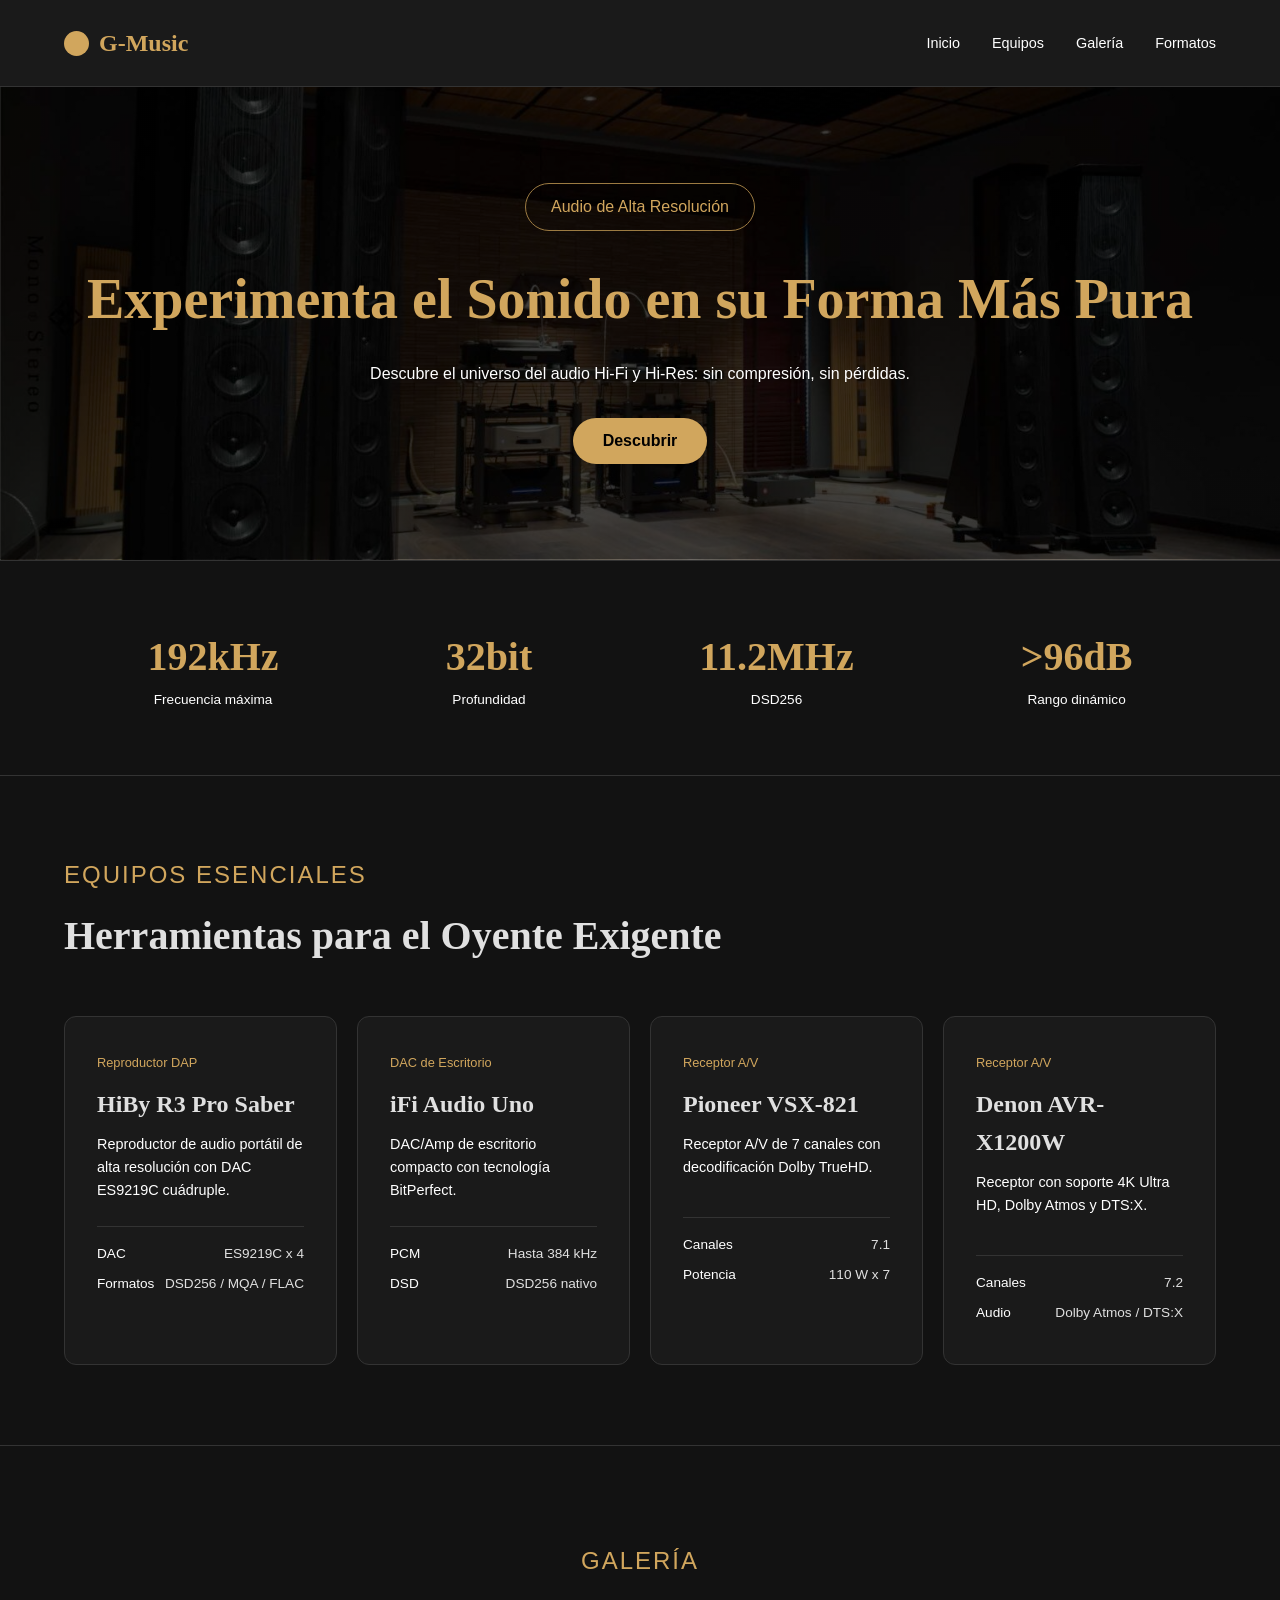
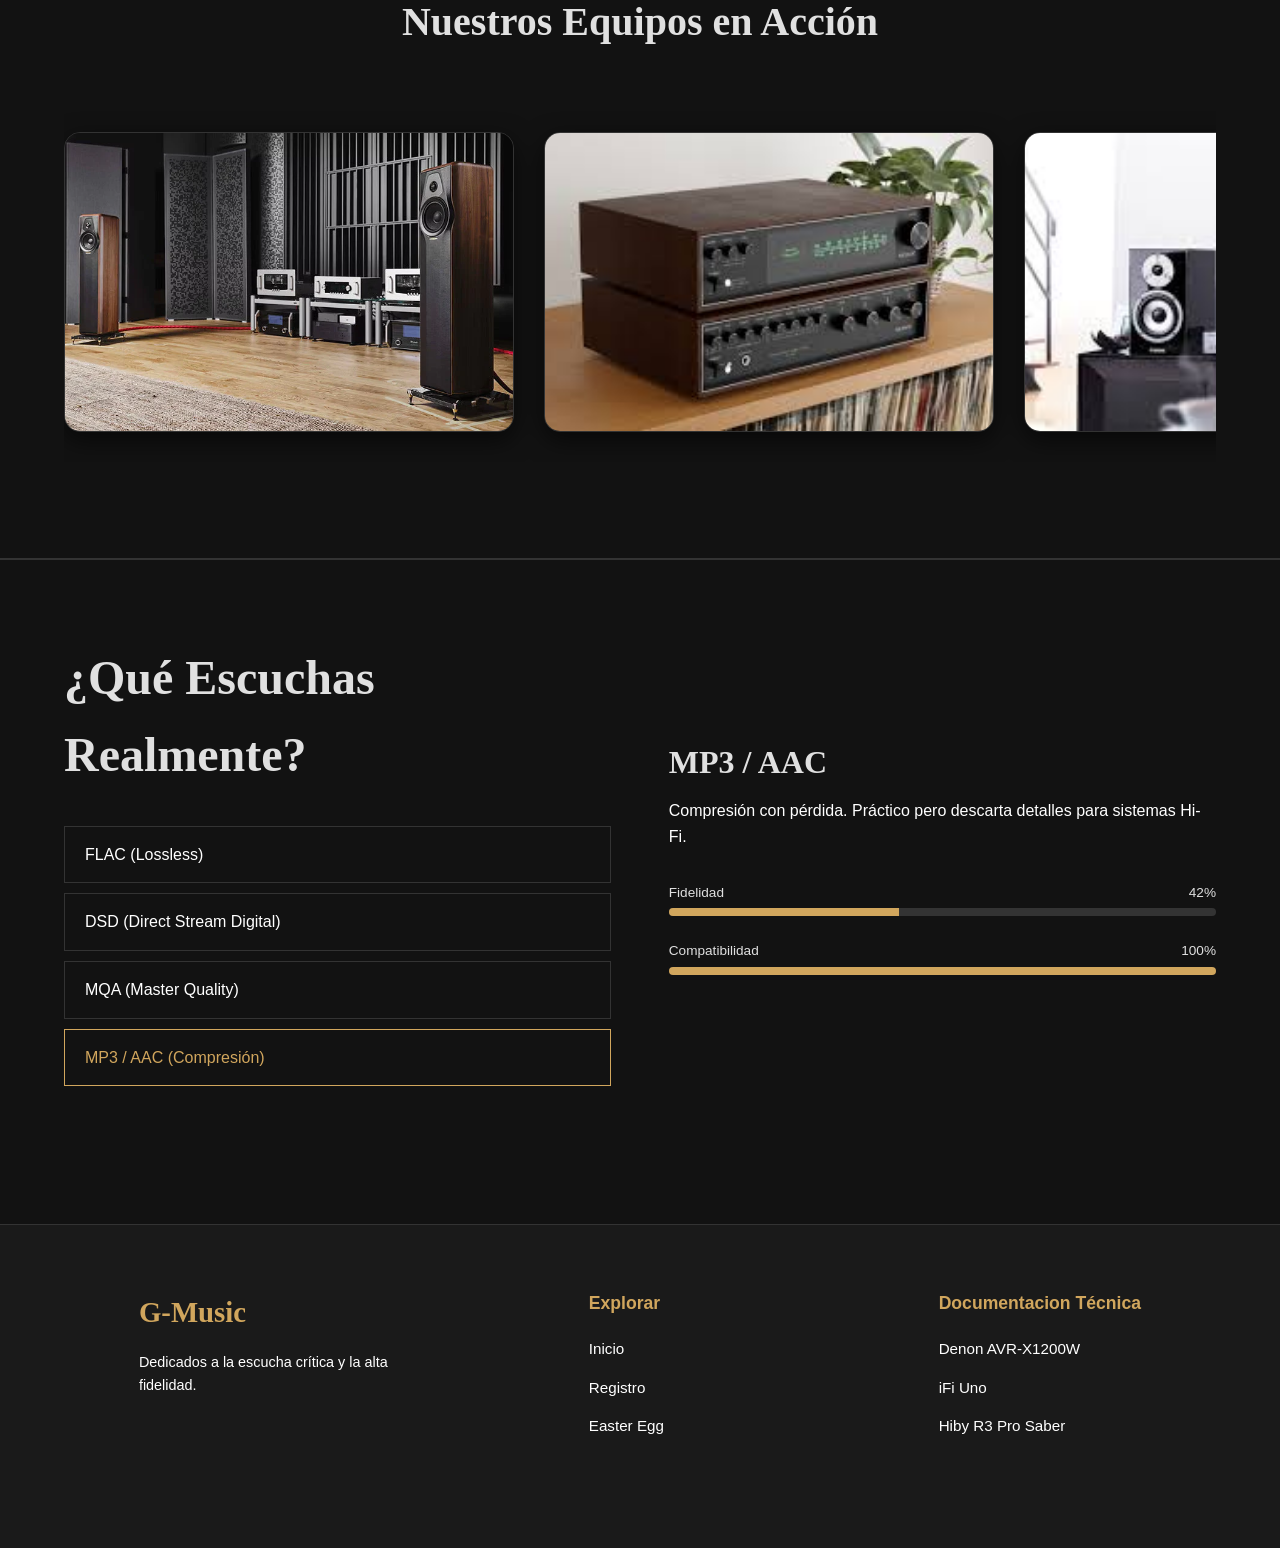
==== index.html @ 94e7d71e "This Is G-Music" ====
<!DOCTYPE html>
<html lang="es">
<head>
    <meta charset="UTF-8">
    <meta name="viewport" content="width=device-width, initial-scale=1.0">
    <title>This Is G-Music</title>
    <link rel="stylesheet" href="style.css">
    </head>
<body>

    <header>
        <div class="logo">
            <div class="logo-circulo"></div>
            <span>G-Music</span>
        </div>
        <nav>
            <ul>
                <li><a href="#inicio">Inicio</a></li>
                <li><a href="#equipos">Equipos</a></li>
                <li><a href="#galeria">Galería</a></li>
                <li><a href="#formatos">Formatos</a></li>
            </ul>
        </nav>
    </header>

    <main>
        <section id="inicio" class="hero">
            <div class="etiqueta-res">
                <span>Audio de Alta Resolución</span>
            </div>
            <h1>Experimenta el Sonido en su Forma Más Pura</h1>
            <p>Descubre el universo del audio Hi-Fi y Hi-Res: sin compresión, sin pérdidas.</p>
            <a href="formulario.html" class="btn-descubrir" style="display: inline-block; text-decoration: none;">Descubrir</a>
        </section>

        <section class="estadisticas">
            <div class="stat-item">
                <h2>192kHz</h2>
                <p>Frecuencia máxima</p>
            </div>
            <div class="stat-item">
                <h2>32bit</h2>
                <p>Profundidad</p>
            </div>
            <div class="stat-item">
                <h2>11.2MHz</h2>
                <p>DSD256</p>
            </div>
            <div class="stat-item">
                <h2>>96dB</h2>
                <p>Rango dinámico</p>
            </div>
        </section>

        <section id="equipos" class="seccion-equipos">
            <div class="encabezado-seccion">
                <span class="subtitulo-seccion">EQUIPOS ESENCIALES</span>
                <h2>Herramientas para el Oyente Exigente</h2>
            </div>
            
            <div class="contenedor-tarjetas">
                <div class="tarjeta">
                    <span class="categoria-tarjeta">Reproductor DAP</span>
                    <h3>HiBy R3 Pro Saber</h3>
                    <p>Reproductor de audio portátil de alta resolución con DAC ES9219C cuádruple.</p>
                    <ul class="lista-especificaciones">
                        <li><span>DAC</span> <span>ES9219C x 4</span></li>
                        <li><span>Formatos</span> <span>DSD256 / MQA / FLAC</span></li>
                    </ul>
                </div>

                <div class="tarjeta">
                    <span class="categoria-tarjeta">DAC de Escritorio</span>
                    <h3>iFi Audio Uno</h3>
                    <p>DAC/Amp de escritorio compacto con tecnología BitPerfect.</p>
                    <ul class="lista-especificaciones">
                        <li><span>PCM</span> <span>Hasta 384 kHz</span></li>
                        <li><span>DSD</span> <span>DSD256 nativo</span></li>
                    </ul>
                </div>

                <div class="tarjeta">
                    <span class="categoria-tarjeta">Receptor A/V</span>
                    <h3>Pioneer VSX-821</h3>
                    <p>Receptor A/V de 7 canales con decodificación Dolby TrueHD.</p>
                    <ul class="lista-especificaciones">
                        <li><span>Canales</span> <span>7.1</span></li>
                        <li><span>Potencia</span> <span>110 W x 7</span></li>
                    </ul>
                </div>

                <div class="tarjeta">
                    <span class="categoria-tarjeta">Receptor A/V</span>
                    <h3>Denon AVR-X1200W</h3>
                    <p>Receptor con soporte 4K Ultra HD, Dolby Atmos y DTS:X.</p>
                    <ul class="lista-especificaciones">
                        <li><span>Canales</span> <span>7.2</span></li>
                        <li><span>Audio</span> <span>Dolby Atmos / DTS:X</span></li>
                    </ul>
                </div>
            </div>
        </section>

<!-- Carrusel de Imagenes-->
</div>
        </section> 
        <section id="galeria" class="seccion-galeria">
            <div class="encabezado-seccion" style="text-align: center;">
                <span class="subtitulo-seccion">GALERÍA</span>
                <h2>Nuestros Equipos en Acción</h2>
            </div>
            
            <div class="carousel">
                <div class="group">
                    <div class="card"><img src="imagenes/galeria1.jpg" alt="Imagen 1"></div>
                    <div class="card"><img src="imagenes/galeria2.jpg" alt="Imagen 2"></div>
                    <div class="card"><img src="imagenes/galeria3.jpg" alt="Imagen 3"></div>
                </div>
                <div aria-hidden="true" class="group">
                    <div class="card"><img src="imagenes/galeria1.jpg" alt="Imagen 1"></div>
                    <div class="card"><img src="imagenes/galeria2.jpg" alt="Imagen 2"></div>
                    <div class="card"><img src="imagenes/galeria3.jpg" alt="Imagen 3"></div>
                </div>
            </div>
        </section>


        <!-- Seccion de Formatos -->
        <section id="formatos" class="seccion-formatos">
            <div class="columna-izquierda">
                <h2>¿Qué Escuchas<br>Realmente?</h2>
                <ul class="menu-formatos" id="menu-formatos">
                    <li class="formato-item">FLAC (Lossless)</li>
                    <li class="formato-item">DSD (Direct Stream Digital)</li>
                    <li class="formato-item">MQA (Master Quality)</li>
                    <li class="formato-item activo">MP3 / AAC (Compresión)</li>
                </ul>
            </div>
            
            <div class="columna-derecha">
                <div class="detalle-formato" id="detalle-formato">
                    <h3>MP3 / AAC</h3>
                    <p>Compresión con pérdida. Práctico pero descarta detalles para sistemas Hi-Fi.</p>
                    
                    <div class="barra-contenedor">
                        <div class="etiquetas-barra">
                            <span>Fidelidad</span>
                            <span>42%</span>
                        </div>
                        <div class="barra-fondo">
                            <div class="barra-progreso" style="width: 42%;"></div>
                        </div>
                    </div>

                    <div class="barra-contenedor">
                        <div class="etiquetas-barra">
                            <span>Compatibilidad</span>
                            <span>100%</span>
                        </div>
                        <div class="barra-fondo">
                            <div class="barra-progreso" style="width: 100%;"></div>
                        </div>
                    </div>
                </div>
            </div>
        </section>
    </main>

  <footer>
        <div class="footer-columna brand">
            <h3>G-Music</h3>
            <p>Dedicados a la escucha crítica y la alta fidelidad.</p>
        </div>
        
        <div class="footer-columna links">
            <h4>Explorar</h4>
            <ul>
                <li><a href="#inicio">Inicio</a></li>
                <li><a href="formulario.html">Registro</a></li>
                <li><a href="https://static.wixstatic.com/media/e6f56d_a2b47380e8504300bfb2844e4a8a5159~mv2.gif">Easter Egg</a></li>
            </ul>
        </div>
        
        <div class="footer-columna links">
            <h4>Documentacion Técnica</h4>
            <ul>
                <li><a href="https://manuals.denon.com/AVRX1200W/EU/ES/index.php">Denon AVR-X1200W</a></li>
                <li><a href="https://ifi-audio.com/es/products/uno?srsltid=AfmBOooGaef1kGc-hAPYBIMQu04kZBM8v5l2y9VcnRiaiDywN6q1j89n">iFi Uno</a></li>
                <li><a href="https://store.hiby.com/pages/hiby-r3-pro-saber-2022-audio-componentry?srsltid=AfmBOor-5DGBlYKJB4MCe7yzPzdgxUzO6dWOCHJGy3yFK1LzJONsO8wf">Hiby R3 Pro Saber</a></li>
            </ul>
        </div>
    </footer>

    <script src="script.js"></script>
    </body>
</html>
---- style.css ----
/* --- VARIABLES DE COLOR Y FUENTES --- */
:root {
    --fondo-principal: #121212;
    --fondo-secundario: #1a1a1a;
    --color-texto: #e0e0e0;
    --color-texto-mutado: #ffffff;
    --dorado: #d1a65d;
    --dorado-oscuro: #9c7b42;
    --fuente-titulos: 'Georgia', serif; 
    --fuente-texto: 'Helvetica Neue', Arial, sans-serif;
}

/* --- RESET BÁSICO --- */
* {
    margin: 0;
    padding: 0;
    box-sizing: border-box;
}
/* Hace que el desplazamiento entre enlaces sea fluido */
html {
    scroll-behavior: smooth;
}

body {
    background-color: var(--fondo-principal);
    color: var(--color-texto);
    font-family: var(--fuente-texto);
    line-height: 1.6;
}

/* --- ENCABEZADO Y NAVEGACIÓN --- */
header {
    display: flex;
    justify-content: space-between;
    align-items: center;
    padding: 1.5rem 5%;
    background-color: var(--fondo-secundario);
    border-bottom: 1px solid #333;
}

.logo {
    display: flex;
    align-items: center;
    gap: 10px;
    font-family: var(--fuente-titulos);
    font-size: 1.5rem;
    font-weight: bold;
    color: var(--dorado);
}

.logo-circulo {
    width: 25px;
    height: 25px;
    background-color: var(--dorado);
    border-radius: 50%;
}

nav ul {
    list-style: none;
    display: flex;
    gap: 2rem;
}

nav a {
    text-decoration: none;
    color: var(--color-texto-mutado);
    font-size: 0.9rem;
    transition: color 0.3s;
}

nav a:hover {
    color: var(--dorado);
}

/* --- SECCIÓN PRINCIPAL--- */
.hero {
    text-align: center;
    padding: 6rem 1rem;
    border-bottom: 1px solid #333;
    
    /* --- NUEVAS PROPIEDADES --- */
    /* Imagen de fondo (reemplaza 'imagenes/mi_imagen_hero.jpg' con la ruta de tu imagen) */
    background-image: 
        /* Capa negra encima con opacidad (el 'blur' o filtro) al 75% */
        linear-gradient(rgba(0, 0, 0, 0.75), rgba(0, 0, 0, 0.75)),
        /* Tu imagen de fondo debajo */
        url('imagenes/audiop.jpg');
    background-size: cover;      /* Cubre todo el contenedor */
    background-position: center; /* Centra la imagen */
    background-repeat: no-repeat; 
}

.etiqueta-res {
    display: inline-block;
    border: 1px solid var(--dorado-oscuro);
    color: var(--dorado);
    padding: 10px 25px;
    border-radius: 30px;
    font-size: 1rem;
    margin-bottom: 1.5rem;
}

.hero h1 {
    font-family: var(--fuente-titulos);
    font-size: 3.5rem;
    color: var(--dorado);
    margin-bottom: 1rem;
}

.hero p {
    color: var(--color-texto-mutado);
    margin-bottom: 2rem;
}

.btn-descubrir {
    background-color: var(--dorado);
    color: #000;
    border: none;
    padding: 10px 30px;
    border-radius: 25px;
    font-weight: bold;
    cursor: pointer;
    transition: background-color 0.3s;
}

.btn-descubrir:hover {
    background-color: #b58d4a;
}

/* --- ESTADÍSTICAS --- */
.estadisticas {
    display: flex;
    justify-content: space-around;
    padding: 4rem 5%;
    border-bottom: 1px solid #333;
    text-align: center;
}

.stat-item h2 {
    font-family: var(--fuente-titulos);
    color: var(--dorado);
    font-size: 2.5rem;
}

.stat-item p {
    color: var(--color-texto-mutado);
    font-size: 0.85rem;
}

/* --- EQUIPOS (Grid) --- */
.seccion-equipos {
    padding: 5rem 5%;
}

.encabezado-seccion {
    margin-bottom: 3rem;
}

.subtitulo-seccion {
    color: var(--dorado);
    font-size: 1.5rem;
    letter-spacing: 2px;
    text-transform: uppercase;
}

.encabezado-seccion h2 {
    font-family: var(--fuente-titulos);
    font-size: 2.5rem;
    margin-top: 10px;
}

.contenedor-tarjetas {
    display: grid;
    grid-template-columns: repeat(auto-fit, minmax(250px, 1fr));
    gap: 20px;
}

.tarjeta {
    background-color: var(--fondo-secundario);
    border: 1px solid #333;
    border-radius: 12px;
    padding: 2rem;
    transition: transform 0.3s;
}

.tarjeta:hover {
    transform: translateY(-5px);
}

.categoria-tarjeta {
    color: var(--dorado);
    font-size: 0.8rem;
}

.tarjeta h3 {
    font-family: var(--fuente-titulos);
    font-size: 1.5rem;
    margin: 10px 0;
}

.tarjeta p {
    color: var(--color-texto-mutado);
    font-size: 0.9rem;
    margin-bottom: 1.5rem;
    min-height: 60px;
}

.lista-especificaciones {
    list-style: none;
    border-top: 1px solid #333;
    padding-top: 1rem;
}

.lista-especificaciones li {
    display: flex;
    justify-content: space-between;
    font-size: 0.85rem;
    margin-bottom: 8px;
    color: var(--color-texto-mutado);
}

.lista-especificaciones li span:last-child {
    color: var(--color-texto);
}

/* --- FORMATOS INTERACTIVOS --- */
.seccion-formatos {
    display: flex;
    padding: 5rem 5%;
    gap: 5%;
    border-top: 1px solid #333;
}

.columna-izquierda {
    flex: 1;
}

.columna-izquierda h2 {
    font-family: var(--fuente-titulos);
    font-size: 3rem;
    margin-bottom: 2rem;
}

.menu-formatos {
    list-style: none;
}

.formato-item {
    padding: 15px 20px;
    border: 1px solid #333;
    margin-bottom: 10px;
    cursor: pointer;
    color: var(--color-texto-mutado);
    transition: all 0.3s;
}

.formato-item:hover {
    border-color: var(--dorado-oscuro);
}

.formato-item.activo {
    border-color: var(--dorado);
    color: var(--dorado);
}

.columna-derecha {
    flex: 1;
    display: flex;
    flex-direction: column;
    justify-content: center;
}

.detalle-formato h3 {
    font-family: var(--fuente-titulos);
    font-size: 2rem;
    margin-bottom: 10px;
}

.detalle-formato p {
    color: var(--color-texto-mutado);
    margin-bottom: 2rem;
}

.barra-contenedor {
    margin-bottom: 1.5rem;
}

.etiquetas-barra {
    display: flex;
    justify-content: space-between;
    font-size: 0.85rem;
    margin-bottom: 5px;
}

.barra-fondo {
    background-color: #333;
    height: 8px;
    border-radius: 4px;
    overflow: hidden;
}

.barra-progreso {
    background-color: var(--dorado);
    height: 100%;
    transition: width 0.5s ease-in-out;
}

/* --- SECCIÓN GALERÍA (CARRUSEL INFINITO) --- */
.seccion-galeria {
    padding: 6rem 5%; 
    border-top: 1px solid #333; /* Agregamos separador gris  */
    border-bottom: 1px solid #333; 
}

.carousel {
    margin: 0 auto;
    padding: 30px 0;
    max-width: 1200px; /* Hace el contenedor más ancho */
    overflow: hidden;
    display: flex;
}

.group {
    display: flex;
    gap: 30px; /* separación entre las imágenes */
    padding-right: 30px;
    will-change: transform;
    /* Redujimos la velocidad a 25s para compensar el tamaño más grande */
    animation: scrolling 25s linear infinite; 
}

/* Pausa la animación al pasar el cursor */
.carousel:hover .group {
    animation-play-state: paused;
}

.card {
    width: 450px; /* Tarjetas mucho más anchas (antes 280px) */
    flex: 0 0 auto; 
    background-color: var(--fondo-secundario);
    border: 1px solid #333;
    border-radius: 16px; /* Borde un poco más suave para tarjetas grandes */
    box-shadow: 0 8px 25px rgba(0, 0, 0, 0.6); /* Sombra más pronunciada para darle profundidad */
    display: flex;
    justify-content: center;
    align-items: center;
    min-height: 300px; /* Tarjetas más altas (antes 200px) */
    overflow: hidden; 
}

/* Ajuste para que las imágenes no se deformen */
.card img {
    width: 100%;
    height: 100%;
    object-fit: cover; 
    transition: transform 0.4s ease; /* Prepara la imagen para un efecto si lo deseas después */
}

@keyframes scrolling {
    0% { transform: translateX(0); }
    100% { transform: translateX(-100%); }
}

/* --- PIE DE PÁGINA (FOOTER) --- */
footer {
    display: flex;
    justify-content: space-around; /* Separa las columnas equitativamente */
    flex-wrap: wrap; /* Permite que se acomoden si la pantalla es pequeña */
    padding: 4rem 5%;
    background-color: var(--fondo-secundario);
    border-top: 1px solid #333;
    margin-top: 3rem;
}

.footer-columna {
    margin-bottom: 2rem;
    min-width: 200px; /* Evita que las columnas se aplasten demasiado */
}

/* Estilos para los títulos del footer */
.footer-columna h3 {
    font-family: var(--fuente-titulos);
    color: var(--dorado);
    font-size: 1.8rem;
    margin-bottom: 1rem;
}

.footer-columna h4 {
    color: var(--dorado);
    margin-bottom: 1.2rem;
    font-size: 1.1rem;
}

/* Estilo para el párrafo descriptivo */
.footer-columna p {
    color: var(--color-texto-mutado);
    font-size: 0.9rem;
    max-width: 300px;
}

/* Quitar viñetas de las listas */
.footer-columna ul {
    list-style: none;
}

.footer-columna ul li {
    margin-bottom: 0.8rem;
}

/* ¡Adiós enlaces azules! */
.footer-columna a {
    text-decoration: none; /* Quita el subrayado */
    color: var(--color-texto-mutado);
    font-size: 0.95rem;
    transition: color 0.3s ease;
}

/* Efecto dorado al pasar el cursor */
.footer-columna a:hover {
    color: var(--dorado);
}

/* --- REPRODUCTOR DE AUDIO --- */
.zona-audio {
    margin-top: 2rem;
    padding: 1.2rem;
    background-color: #2a2a2a;
    border-radius: 8px;
    border-left: 4px solid var(--dorado);
    animation: aparecer 0.5s ease-in-out;
}

.texto-reproduciendo {
    font-size: 0.9rem !important;
    color: var(--color-texto-mutado) !important;
    margin-bottom: 0.8rem !important;
}

.texto-reproduciendo span {
    color: var(--dorado);
    font-weight: bold;
    letter-spacing: 1px;
}

audio {
    width: 100%;
    height: 40px;
    outline: none;
}

@keyframes aparecer {
    from { opacity: 0; transform: translateY(10px); }
    to { opacity: 1; transform: translateY(0); }
}

/* =========================================
   DISEÑO RESPONSIVE GENERAL IA
   ========================================= */

/* Se aplica solo cuando la pantalla es de 768px de ancho o menos */
@media screen and (max-width: 768px) {
    
    /* 1. Ajuste del Encabezado y Menú */
    header {
        flex-direction: column;
        padding: 1rem;
        gap: 1rem;
    }

    nav ul {
        flex-wrap: wrap;
        justify-content: center;
        gap: 1rem;
    }

    /* 2. Ajuste de la Sección Hero */
    .hero {
        padding: 4rem 1rem; /* Menos espacio arriba y abajo */
    }

    .hero h1 {
        font-size: 2.2rem; /* Título más pequeño para móviles */
    }

    /* 3. Ajuste de las Estadísticas (En cuadrícula de 2x2) */
    .estadisticas {
        display: grid;
        grid-template-columns: 1fr 1fr;
        gap: 2rem;
        padding: 3rem 1rem;
    }

    /* 4. Ajuste de los Equipos */
    .seccion-equipos {
        padding: 4rem 1rem;
    }

    .encabezado-seccion h2 {
        font-size: 2rem;
    }

    /* 5. Ajuste de la Galería (Tarjetas más chicas) */
    .seccion-galeria {
        padding: 4rem 1rem;
    }

    .card {
        width: 280px; /* Reducimos el ancho para que quepa en celulares */
        min-height: 220px;
    }

    .group {
        gap: 15px;
        padding-right: 15px;
    }

    /* 6. Ajuste de la Sección de Formatos (Apilados) */
    .seccion-formatos {
        flex-direction: column; /* Apila la columna izquierda y derecha */
        padding: 4rem 1rem;
        gap: 3rem;
    }

    .columna-izquierda h2 {
        font-size: 2.2rem;
        text-align: center;
    }

    /* 7. Ajuste del Pie de Página */
    footer {
        flex-direction: column;
        text-align: center;
        padding: 3rem 1rem;
        gap: 2rem;
    }

    .footer-columna p {
        margin: 0 auto; /* Centra el texto del párrafo en el footer */
    }
}
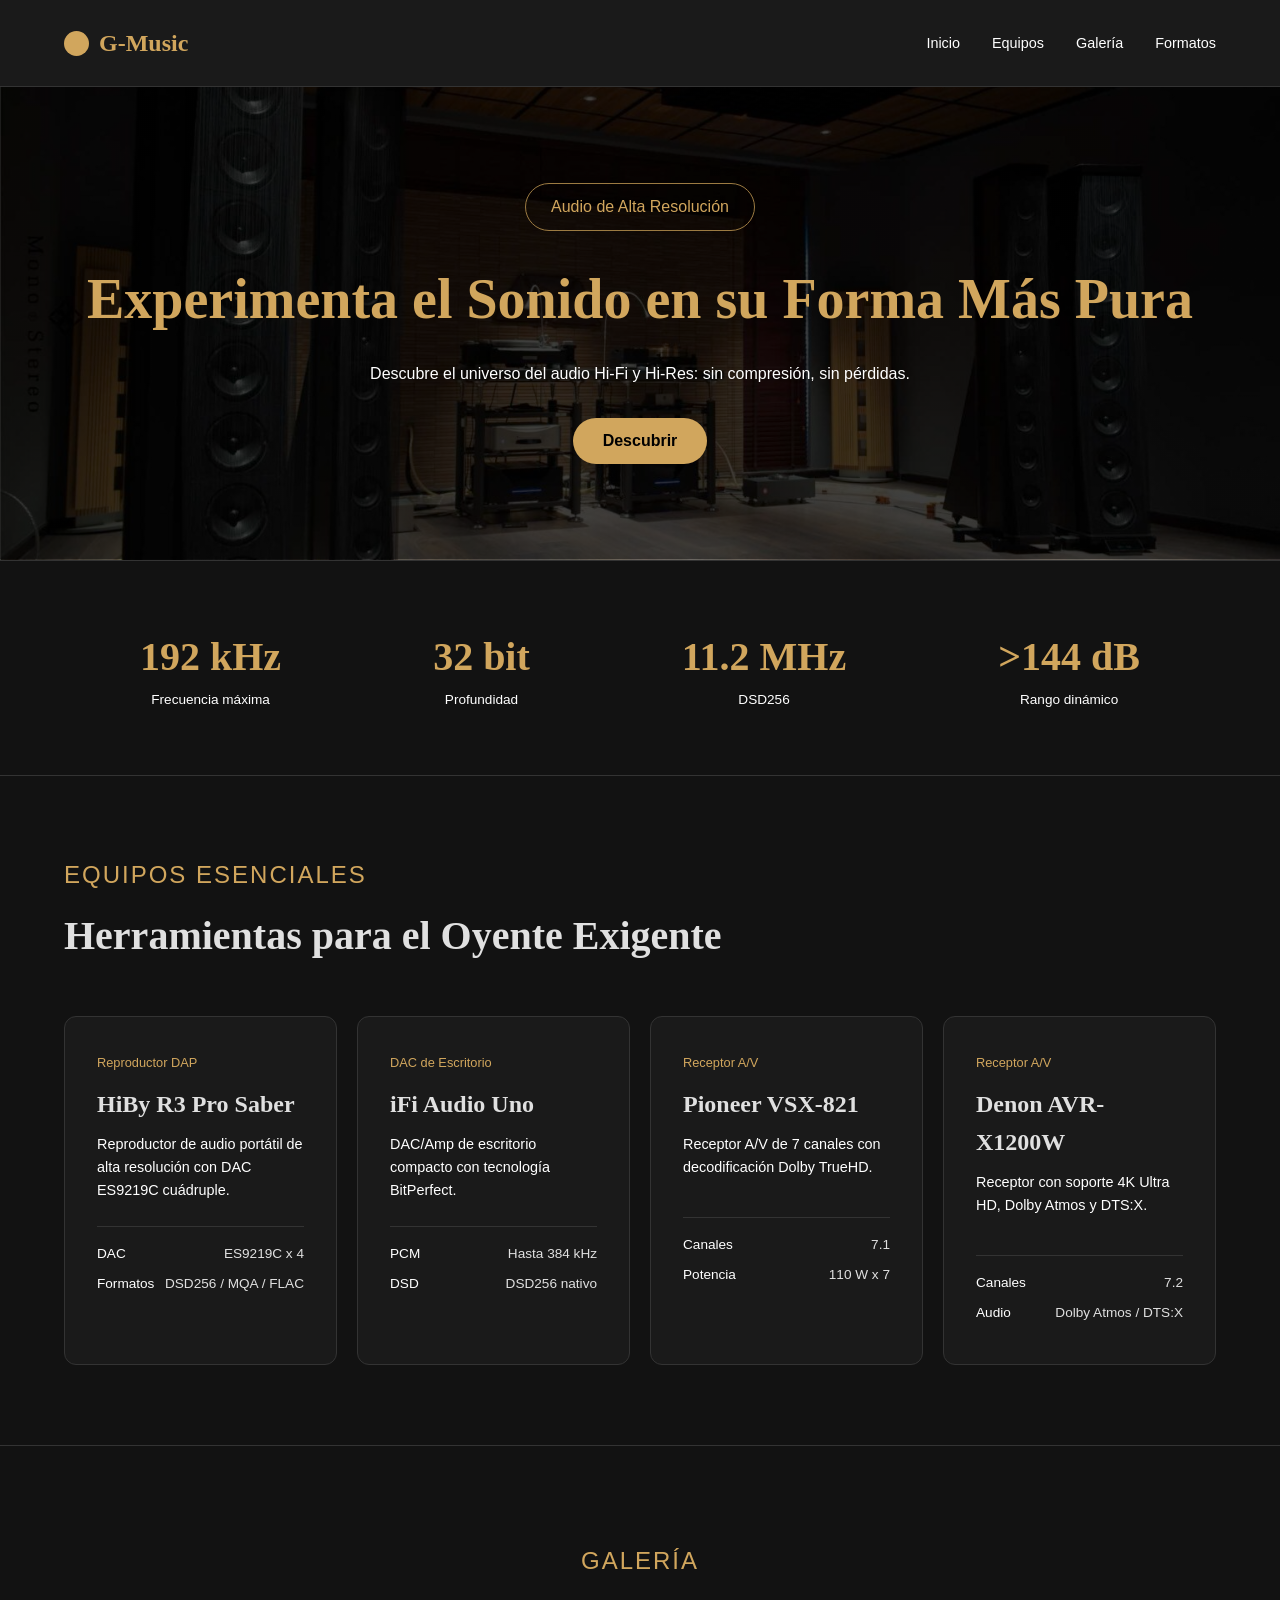
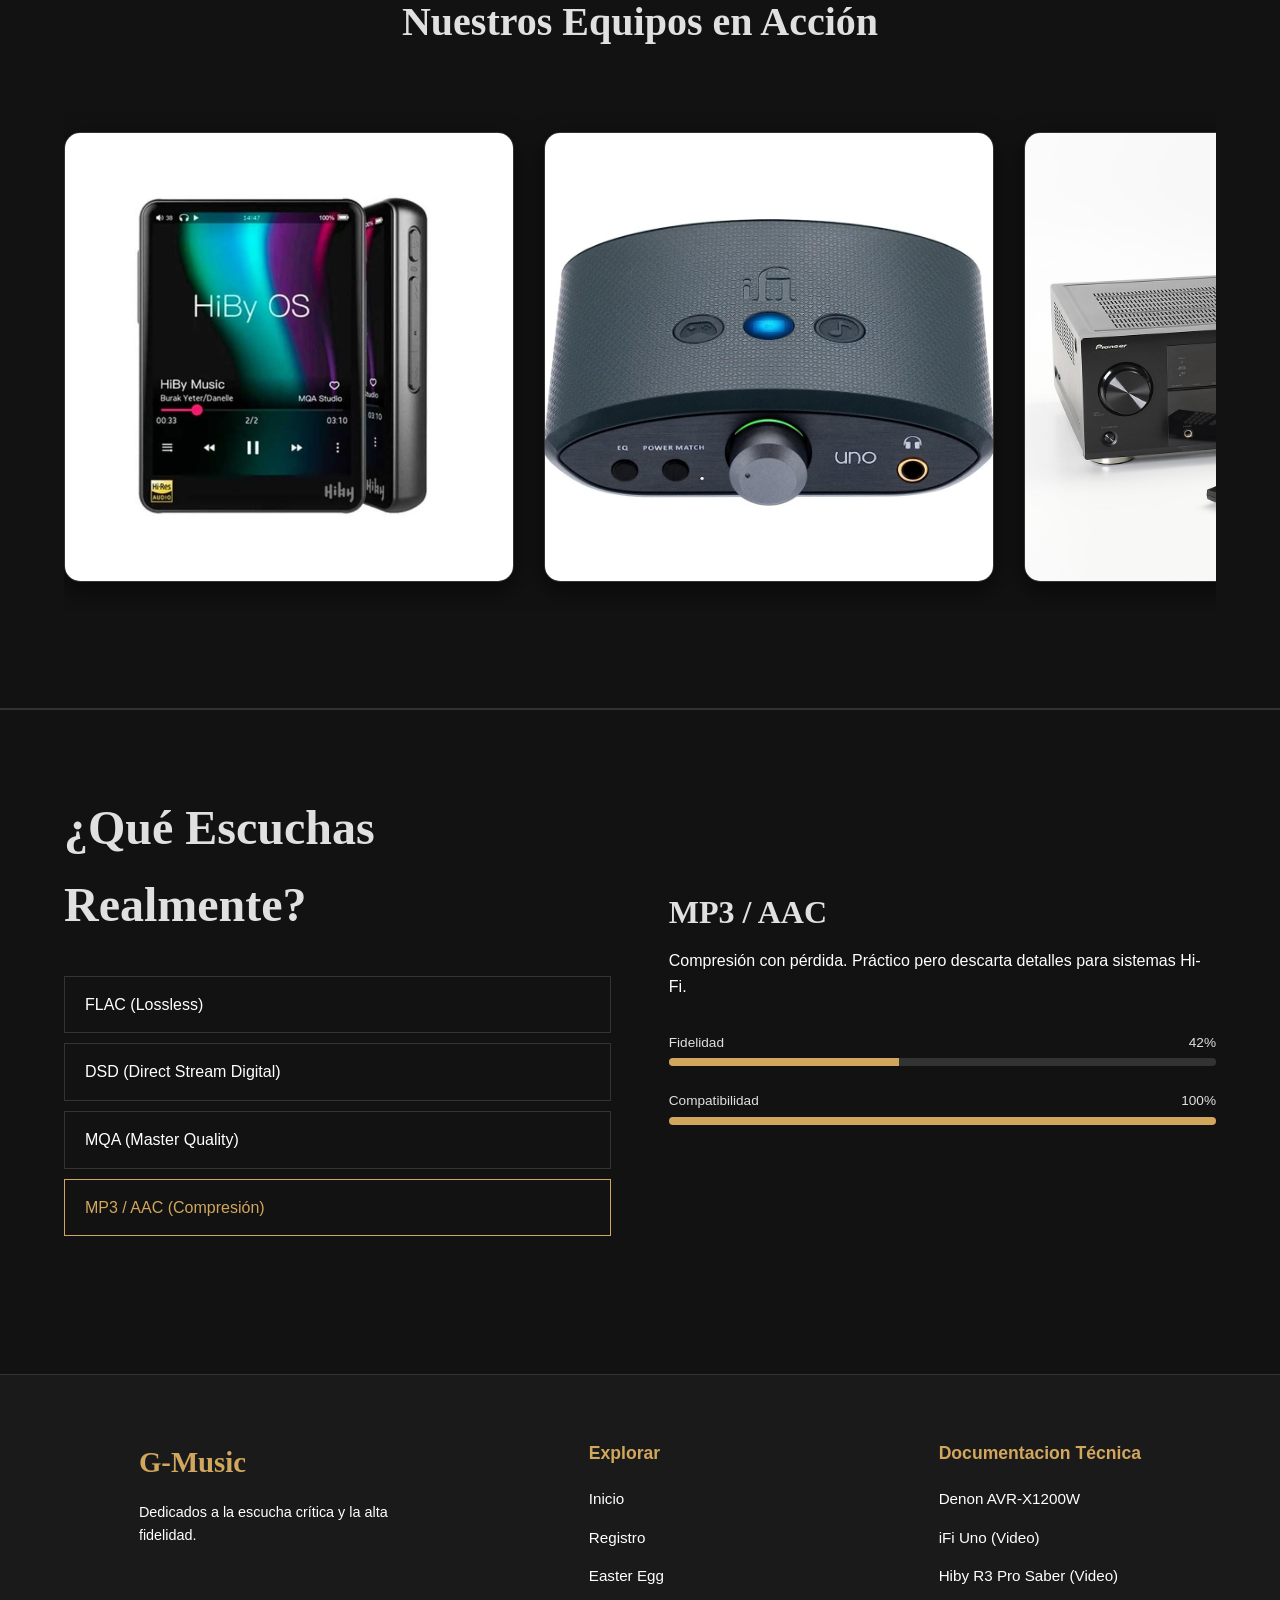
==== commit 53b6b096: "Correccion de errores y optimizacion de codigo" ====
--- a/index.html
+++ b/index.html
@@ -35,19 +35,19 @@
 
         <section class="estadisticas">
             <div class="stat-item">
-                <h2>192kHz</h2>
+                <h2>192 kHz</h2>
                 <p>Frecuencia máxima</p>
             </div>
             <div class="stat-item">
-                <h2>32bit</h2>
+                <h2>32 bit</h2>
                 <p>Profundidad</p>
             </div>
             <div class="stat-item">
-                <h2>11.2MHz</h2>
+                <h2>11.2 MHz</h2>
                 <p>DSD256</p>
             </div>
             <div class="stat-item">
-                <h2>>96dB</h2>
+                <h2>>144 dB</h2>
                 <p>Rango dinámico</p>
             </div>
         </section>
@@ -115,11 +115,13 @@
                     <div class="card"><img src="imagenes/galeria1.jpg" alt="Imagen 1"></div>
                     <div class="card"><img src="imagenes/galeria2.jpg" alt="Imagen 2"></div>
                     <div class="card"><img src="imagenes/galeria3.jpg" alt="Imagen 3"></div>
+                    <div class="card"><img src="imagenes/galeria4.jpg" alt="Imagen 4"></div>
                 </div>
                 <div aria-hidden="true" class="group">
                     <div class="card"><img src="imagenes/galeria1.jpg" alt="Imagen 1"></div>
                     <div class="card"><img src="imagenes/galeria2.jpg" alt="Imagen 2"></div>
                     <div class="card"><img src="imagenes/galeria3.jpg" alt="Imagen 3"></div>
+                    <div class="card"><img src="imagenes/galeria4.jpg" alt="Imagen 4"></div>
                 </div>
             </div>
         </section>
@@ -177,7 +179,7 @@
             <ul>
                 <li><a href="#inicio">Inicio</a></li>
                 <li><a href="formulario.html">Registro</a></li>
-                <li><a href="https://static.wixstatic.com/media/e6f56d_a2b47380e8504300bfb2844e4a8a5159~mv2.gif">Easter Egg</a></li>
+                <li><a href="https://photos.fife.usercontent.google.com/pw/AP1GczNzlQImQ_FtpRTF21uacV-ZcuS82nDAr-rFOwaDbapi-YoNV6U5LA9hbw=w530-h707-s-no?authuser=0">Easter Egg</a></li>
             </ul>
         </div>
         
@@ -185,8 +187,8 @@
             <h4>Documentacion Técnica</h4>
             <ul>
                 <li><a href="https://manuals.denon.com/AVRX1200W/EU/ES/index.php">Denon AVR-X1200W</a></li>
-                <li><a href="https://ifi-audio.com/es/products/uno?srsltid=AfmBOooGaef1kGc-hAPYBIMQu04kZBM8v5l2y9VcnRiaiDywN6q1j89n">iFi Uno</a></li>
-                <li><a href="https://store.hiby.com/pages/hiby-r3-pro-saber-2022-audio-componentry?srsltid=AfmBOor-5DGBlYKJB4MCe7yzPzdgxUzO6dWOCHJGy3yFK1LzJONsO8wf">Hiby R3 Pro Saber</a></li>
+                <li><a href="https://www.youtube.com/watch?v=bx3NuSnfoBg">iFi Uno (Video)</a></li>
+                <li><a href="https://www.youtube.com/watch?v=BPNYJ72ixr8">Hiby R3 Pro Saber (Video)</a></li>
             </ul>
         </div>
     </footer>
--- a/style.css
+++ b/style.css
@@ -77,13 +77,11 @@
     text-align: center;
     padding: 6rem 1rem;
     border-bottom: 1px solid #333;
-    
-    /* --- NUEVAS PROPIEDADES --- */
-    /* Imagen de fondo (reemplaza 'imagenes/mi_imagen_hero.jpg' con la ruta de tu imagen) */
+    /* Imagen de fondo*/
     background-image: 
-        /* Capa negra encima con opacidad (el 'blur' o filtro) al 75% */
+        /* Capa negra encima con opacidad 'blur' al 75% */
         linear-gradient(rgba(0, 0, 0, 0.75), rgba(0, 0, 0, 0.75)),
-        /* Tu imagen de fondo debajo */
+        /* Imagen de fondo que esta por debajo */
         url('imagenes/audiop.jpg');
     background-size: cover;      /* Cubre todo el contenedor */
     background-position: center; /* Centra la imagen */
@@ -365,7 +363,7 @@
 footer {
     display: flex;
     justify-content: space-around; /* Separa las columnas equitativamente */
-    flex-wrap: wrap; /* Permite que se acomoden si la pantalla es pequeña */
+    flex-wrap: wrap; /* Se ve bien si la pantalla es pequeña */
     padding: 4rem 5%;
     background-color: var(--fondo-secundario);
     border-top: 1px solid #333;
@@ -374,7 +372,7 @@
 
 .footer-columna {
     margin-bottom: 2rem;
-    min-width: 200px; /* Evita que las columnas se aplasten demasiado */
+    min-width: 200px; /* Evita que las columnas se traslapen */
 }
 
 /* Estilos para los títulos del footer */
@@ -407,7 +405,7 @@
     margin-bottom: 0.8rem;
 }
 
-/* ¡Adiós enlaces azules! */
+/* No subrayar enlaces */
 .footer-columna a {
     text-decoration: none; /* Quita el subrayado */
     color: var(--color-texto-mutado);
@@ -452,89 +450,3 @@
     from { opacity: 0; transform: translateY(10px); }
     to { opacity: 1; transform: translateY(0); }
 }
-
-/* =========================================
-   DISEÑO RESPONSIVE GENERAL IA
-   ========================================= */
-
-/* Se aplica solo cuando la pantalla es de 768px de ancho o menos */
-@media screen and (max-width: 768px) {
-    
-    /* 1. Ajuste del Encabezado y Menú */
-    header {
-        flex-direction: column;
-        padding: 1rem;
-        gap: 1rem;
-    }
-
-    nav ul {
-        flex-wrap: wrap;
-        justify-content: center;
-        gap: 1rem;
-    }
-
-    /* 2. Ajuste de la Sección Hero */
-    .hero {
-        padding: 4rem 1rem; /* Menos espacio arriba y abajo */
-    }
-
-    .hero h1 {
-        font-size: 2.2rem; /* Título más pequeño para móviles */
-    }
-
-    /* 3. Ajuste de las Estadísticas (En cuadrícula de 2x2) */
-    .estadisticas {
-        display: grid;
-        grid-template-columns: 1fr 1fr;
-        gap: 2rem;
-        padding: 3rem 1rem;
-    }
-
-    /* 4. Ajuste de los Equipos */
-    .seccion-equipos {
-        padding: 4rem 1rem;
-    }
-
-    .encabezado-seccion h2 {
-        font-size: 2rem;
-    }
-
-    /* 5. Ajuste de la Galería (Tarjetas más chicas) */
-    .seccion-galeria {
-        padding: 4rem 1rem;
-    }
-
-    .card {
-        width: 280px; /* Reducimos el ancho para que quepa en celulares */
-        min-height: 220px;
-    }
-
-    .group {
-        gap: 15px;
-        padding-right: 15px;
-    }
-
-    /* 6. Ajuste de la Sección de Formatos (Apilados) */
-    .seccion-formatos {
-        flex-direction: column; /* Apila la columna izquierda y derecha */
-        padding: 4rem 1rem;
-        gap: 3rem;
-    }
-
-    .columna-izquierda h2 {
-        font-size: 2.2rem;
-        text-align: center;
-    }
-
-    /* 7. Ajuste del Pie de Página */
-    footer {
-        flex-direction: column;
-        text-align: center;
-        padding: 3rem 1rem;
-        gap: 2rem;
-    }
-
-    .footer-columna p {
-        margin: 0 auto; /* Centra el texto del párrafo en el footer */
-    }
-}
